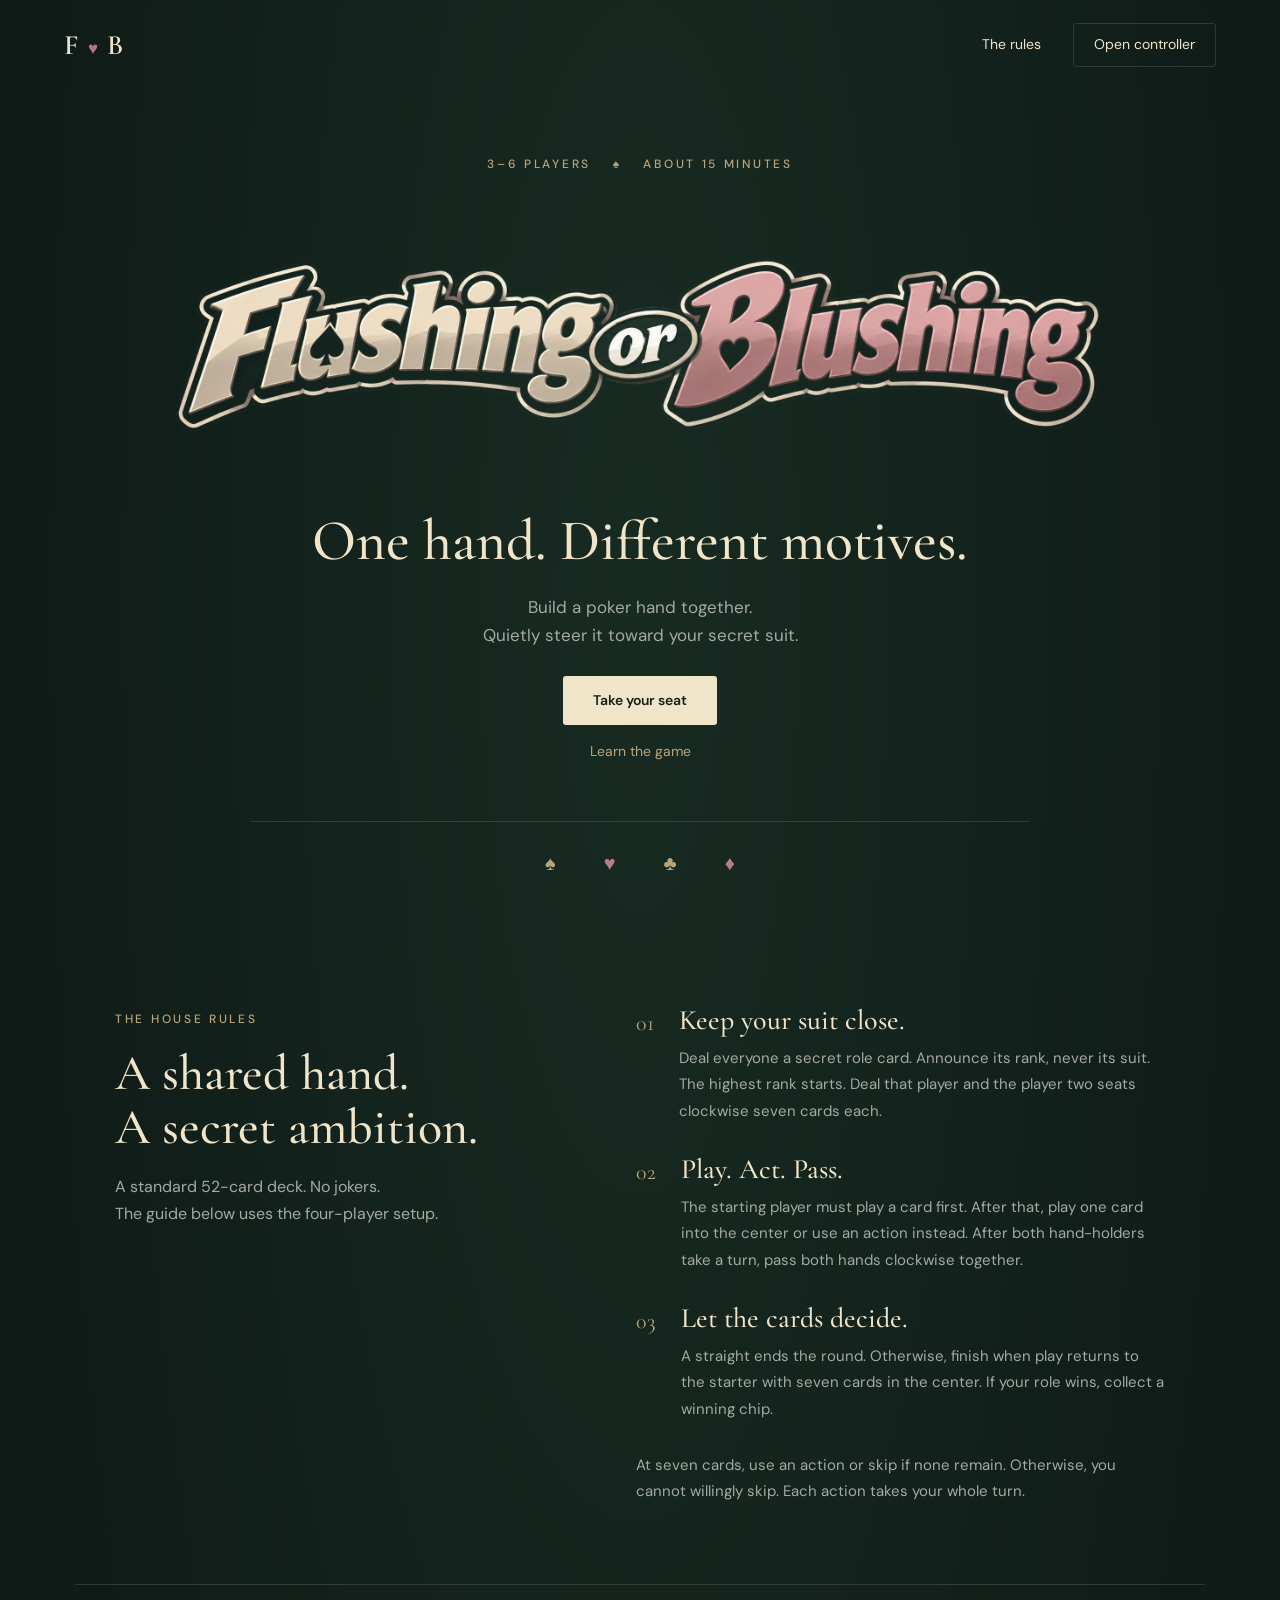
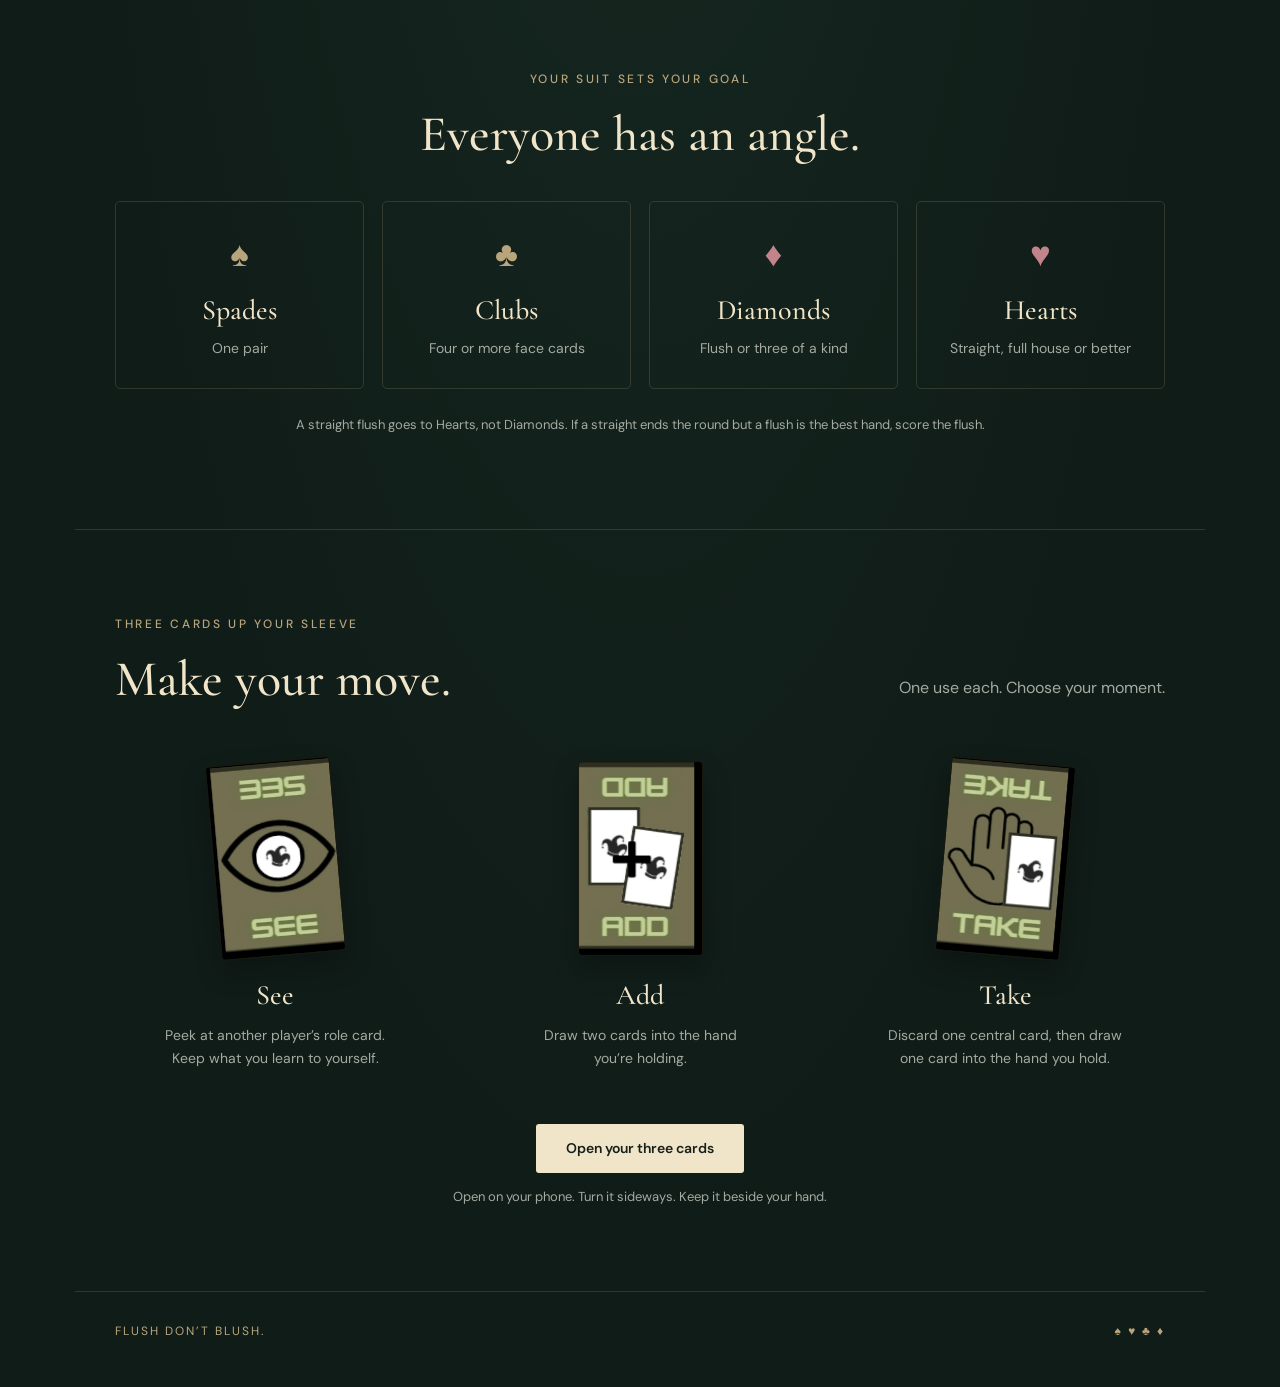
==== flushingorblushing/index.html @ 83a8baf4 "Add Flushing or Blushing game and controller at /flushingorblushing" ====
<!doctype html>
<html lang="en"><head><meta charset="utf-8"><meta name="viewport" content="width=device-width,initial-scale=1,viewport-fit=cover"><meta name="theme-color" content="#101c18"><title>Flushing or Blushing · The card room</title><meta name="description" content="One shared poker hand. Secret suits. A game of quiet strategy for 3–6 players."><link rel="icon" href="/flushingorblushing/favicon.svg"><link rel="stylesheet" href="/flushingorblushing/style.css"></head>
<body class="home"><header><a class="wordmark" href="/flushingorblushing/">F<span class="heart">♥</span>B</a><nav><a href="#rules">The rules</a><a class="nav-play" href="/flushingorblushing/controller/">Open controller</a></nav></header>
<main><section class="hero"><div class="eyebrow">3–6 PLAYERS <span>♠</span> ABOUT 15 MINUTES</div><img class="logo" src="/flushingorblushing/assets/logo.webp" alt="Flushing or Blushing"><h1>One hand. Different motives.</h1><p>Build a poker hand together.<br>Quietly steer it toward your secret suit.</p><a class="primary" href="/flushingorblushing/controller/">Take your seat</a><a class="quiet" href="#rules">Learn the game</a><div class="table-line"><span>♠</span><span>♥</span><span>♣</span><span>♦</span></div></section>
<section id="rules" class="rules section"><div class="section-intro"><span class="eyebrow">THE HOUSE RULES</span><h2>A shared hand.<br>A secret ambition.</h2><p>A standard 52-card deck. No jokers.<br>The guide below uses the four-player setup.</p></div><div class="steps"><article><span>01</span><div><h3>Keep your suit close.</h3><p>Deal everyone a secret role card. Announce its rank, never its suit. The highest rank starts. Deal that player and the player two seats clockwise seven cards each.</p></div></article><article><span>02</span><div><h3>Play. Act. Pass.</h3><p>The starting player must play a card first. After that, play one card into the center or use an action instead. After both hand-holders take a turn, pass both hands clockwise together.</p></div></article><article><span>03</span><div><h3>Let the cards decide.</h3><p>A straight ends the round. Otherwise, finish when play returns to the starter with seven cards in the center. If your role wins, collect a winning chip.</p></div></article><p class="fine">At seven cards, use an action or skip if none remain. Otherwise, you cannot willingly skip. Each action takes your whole turn.</p></div></section>
<section class="roles section"><div><span class="eyebrow">YOUR SUIT SETS YOUR GOAL</span><h2>Everyone has an angle.</h2></div><div class="role-grid"><article><b>♠</b><h3>Spades</h3><p>One pair</p></article><article><b>♣</b><h3>Clubs</h3><p>Four or more face cards</p></article><article><b>♦</b><h3>Diamonds</h3><p>Flush or three of a kind</p></article><article><b>♥</b><h3>Hearts</h3><p>Straight, full house or better</p></article></div><p class="fine">A straight flush goes to Hearts, not Diamonds. If a straight ends the round but a flush is the best hand, score the flush.</p></section>
<section class="actions section"><div class="actions-head"><div><span class="eyebrow">THREE CARDS UP YOUR SLEEVE</span><h2>Make your move.</h2></div><p>One use each. Choose your moment.</p></div><div class="action-grid"><article><div class="mini-card see" role="img" aria-label="See card artwork"></div><div><h3>See</h3><p>Peek at another player’s role card.<br>Keep what you learn to yourself.</p></div></article><article><div class="mini-card add" role="img" aria-label="Add card artwork"></div><div><h3>Add</h3><p>Draw two cards into the hand<br>you’re holding.</p></div></article><article><div class="mini-card take" role="img" aria-label="Take card artwork"></div><div><h3>Take</h3><p>Discard one central card, then draw<br>one card into the hand you hold.</p></div></article></div><a class="primary" href="/flushingorblushing/controller/">Open your three cards</a><p class="fine">Open on your phone. Turn it sideways. Keep it beside your hand.</p></section></main><footer><span>FLUSH DON’T BLUSH.</span><span>♠ ♥ ♣ ♦</span></footer></body></html>
---- flushingorblushing/style.css ----
@import url('https://fonts.googleapis.com/css2?family=Cormorant+Garamond:wght@500;600;700&family=DM+Sans:wght@400;500;600&display=swap');
:root{color-scheme:dark;--felt:#101c18;--cream:#f1e5c9;--gold:#b9a57c;--muted:#a5aaa1;--line:#b9a57c33}*{box-sizing:border-box}html{scroll-behavior:smooth}body{margin:0;background:var(--felt);color:var(--cream);font:16px/1.65 'DM Sans',sans-serif;background-image:radial-gradient(ellipse at 50% 20%,#23413266,transparent 65%)}a{color:inherit;text-decoration:none}button,a{-webkit-tap-highlight-color:transparent}a:focus-visible,button:focus-visible{outline:3px solid var(--cream);outline-offset:5px}header{height:90px;max-width:1280px;margin:auto;display:flex;align-items:center;justify-content:space-between;padding:0 5%}.wordmark{font:600 28px 'Cormorant Garamond',Georgia,serif;letter-spacing:2px}.heart{font-size:17px;color:#b9737c;padding:0 7px}nav{display:flex;align-items:center;gap:32px;font-size:14px}nav a:hover,.quiet:hover{color:white}.nav-play{border:1px solid var(--line);padding:9px 20px;border-radius:3px}.hero{text-align:center;padding:65px 20px 20px;max-width:1150px;margin:auto}.eyebrow{color:var(--gold);font-size:12px;letter-spacing:2.7px;font-weight:500}.eyebrow span{padding:0 16px}.logo{display:block;width:min(950px,94%);height:auto;margin:15px auto 0;mix-blend-mode:screen}h1,h2,h3{font-family:'Cormorant Garamond',Georgia,serif;font-weight:500;line-height:1.08;margin:0}h1{font-size:clamp(35px,4.5vw,58px);margin-top:4px}.hero p{color:var(--muted);margin:20px 0 27px;font-size:17px}.primary{display:inline-block;background:var(--cream);color:#142019;padding:13px 30px;border-radius:3px;font-weight:600;font-size:14px;transition:transform .2s,background .2s}.primary:hover{background:#fff4d9;transform:translateY(-2px)}.quiet{display:block;margin-top:15px;font-size:14px;color:var(--gold)}.table-line{margin:58px auto 0;padding:25px 0;display:flex;justify-content:center;gap:48px;max-width:780px;border-top:1px solid var(--line);color:var(--gold);font-size:20px}.table-line span:nth-child(even){color:#ba7b83}.section{max-width:1130px;margin:auto;padding:80px 40px;border-bottom:1px solid var(--line)}h2{font-size:clamp(36px,4vw,50px);margin:15px 0 20px}h3{font-size:28px}p{color:var(--muted)}.rules{display:grid;grid-template-columns:1fr 1.2fr;gap:80px}.steps article{display:flex;gap:25px;margin-bottom:30px}.steps article>span{color:var(--gold);font:22px 'Cormorant Garamond',serif;padding-top:5px}.steps p{margin:10px 0 0;font-size:15px;line-height:1.75}.fine{font-size:13px;line-height:1.7;color:var(--muted)}.roles{text-align:center}.role-grid{display:grid;grid-template-columns:repeat(4,1fr);gap:18px;margin:40px 0 25px}.role-grid article{border:1px solid var(--line);padding:28px 14px;border-radius:5px}.role-grid b{display:block;font-size:35px;line-height:1.4;font-weight:400;color:var(--gold);margin-bottom:16px}.role-grid article:nth-child(n+3) b{color:#c1848b}.role-grid p{font-size:14px;margin:12px 0 0}.actions{padding-bottom:70px;text-align:center}.actions-head{display:flex;text-align:left;justify-content:space-between;align-items:end}.actions-head>p{padding-bottom:8px}.action-grid{display:grid;grid-template-columns:repeat(3,1fr);gap:45px;margin:35px 0 40px}.mini-card{width:125px;height:195px;margin:0 auto 24px;background-image:url('/flushingorblushing/assets/action-cards.webp');background-size:334% 100%;border:1px solid #18180e;border-radius:4px;box-shadow:0 12px 26px #0004}.see{background-position:0% 50%}.take{background-position:51.2% 50%}.add{background-position:100% 50%}.action-grid p{font-size:14px}.action-grid article:nth-child(1) .mini-card{transform:rotate(-5deg)}.action-grid article:nth-child(3) .mini-card{transform:rotate(5deg)}footer{max-width:1130px;margin:0 auto;padding:30px 40px 45px;display:flex;justify-content:space-between;color:var(--gold);font-size:12px;letter-spacing:2px}@media(max-width:700px){header{height:75px}nav{gap:14px}.nav-play{padding:7px 11px}.hero{padding-top:45px}.hero .eyebrow{font-size:10px;letter-spacing:2px}.hero .logo{margin-top:30px;margin-bottom:25px;width:100%}.hero p{font-size:16px}.section{padding:50px 24px}.rules{grid-template-columns:1fr;gap:20px}.role-grid{grid-template-columns:1fr 1fr}.actions-head{display:block;text-align:center}.action-grid{gap:12px}.mini-card{width:90px;height:145px}.action-grid p{font-size:13px}.action-grid p br{display:none}footer{padding:25px 24px;font-size:10px}}@media(prefers-reduced-motion:reduce){html{scroll-behavior:auto}*{transition:none!important;animation:none!important}}
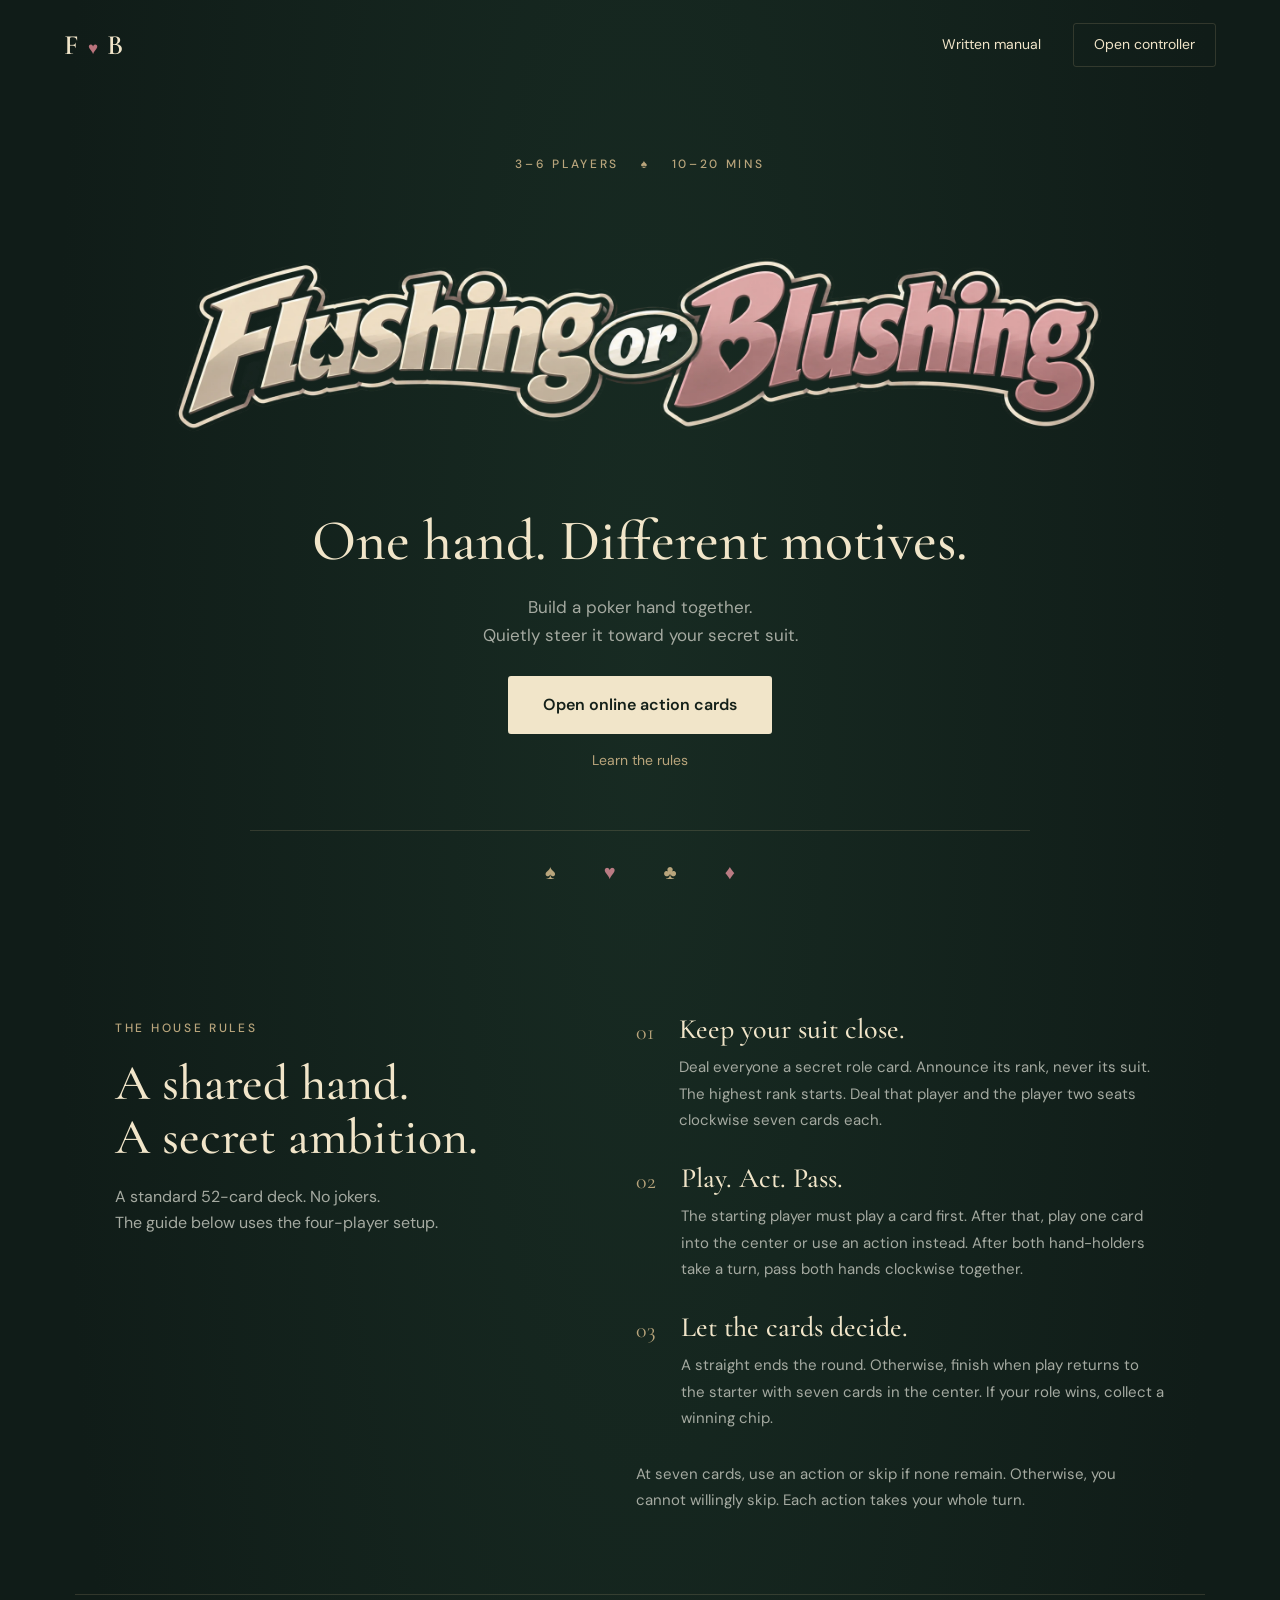
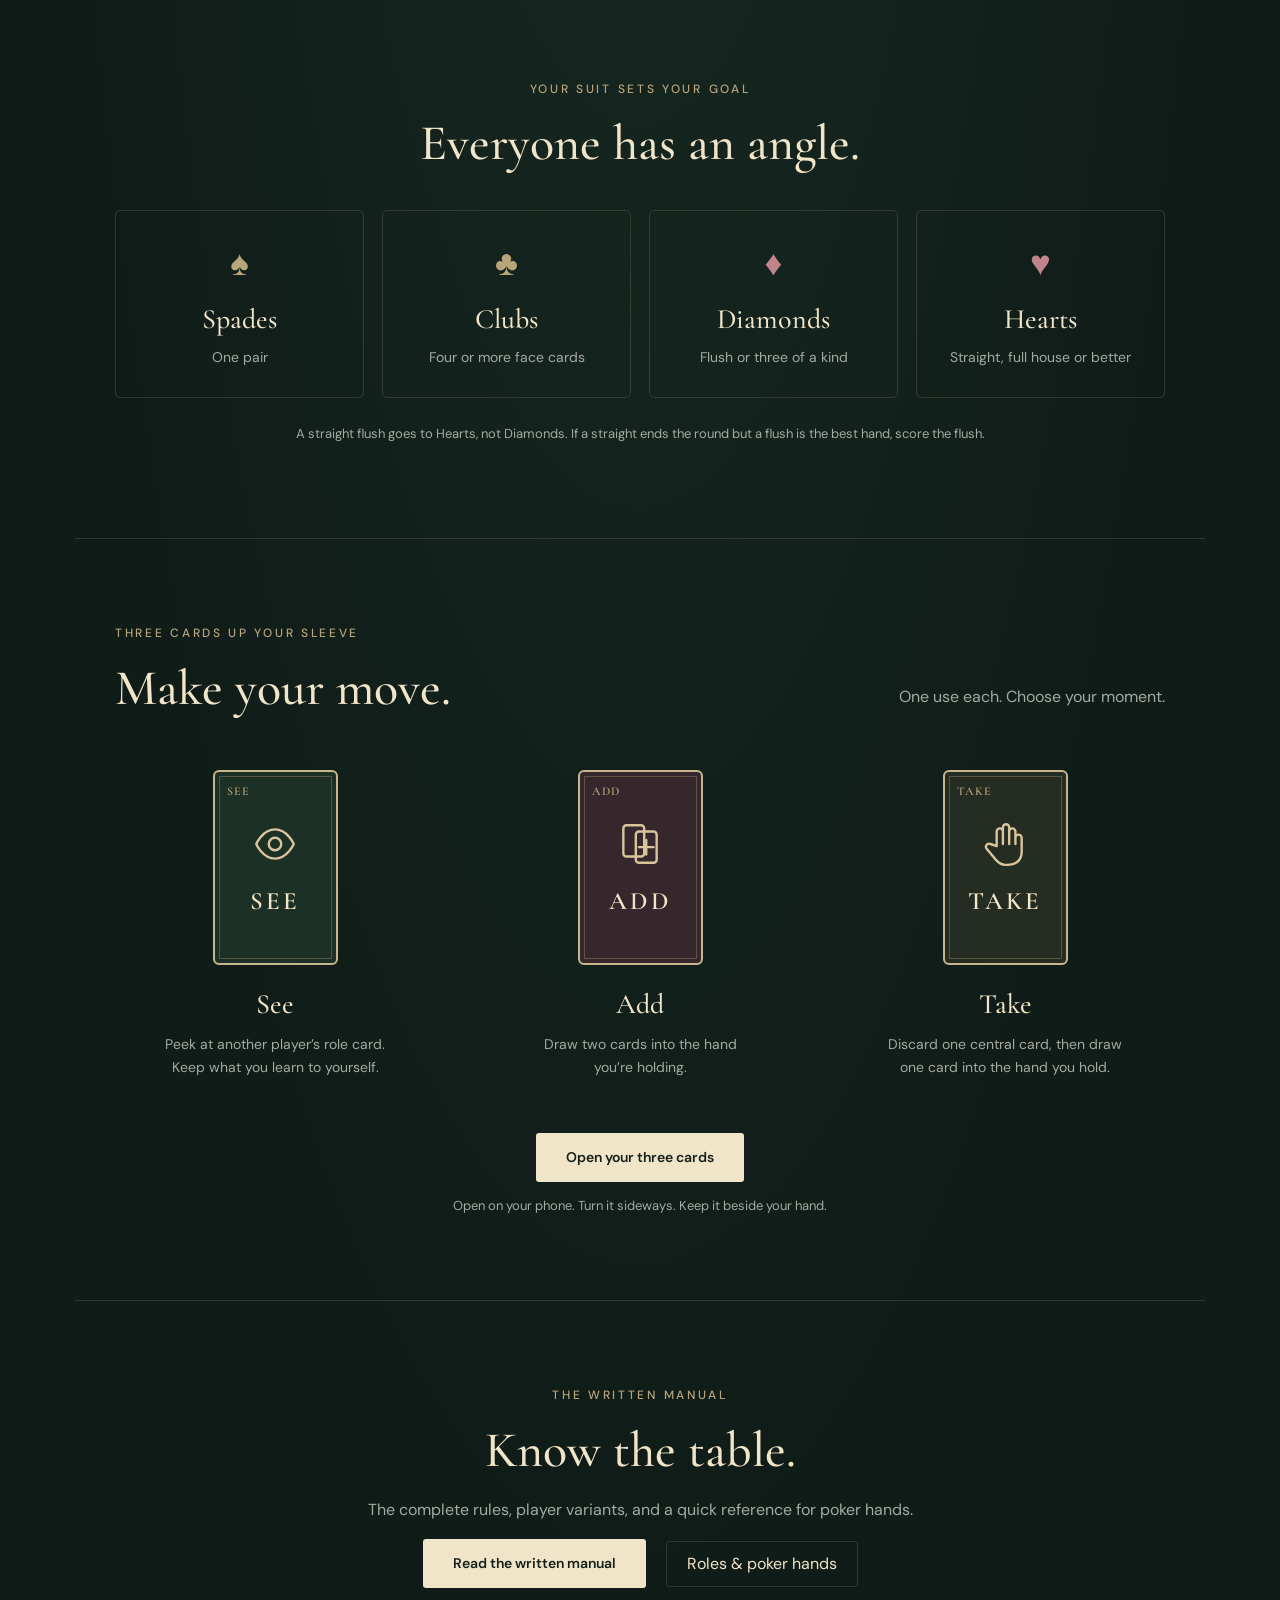
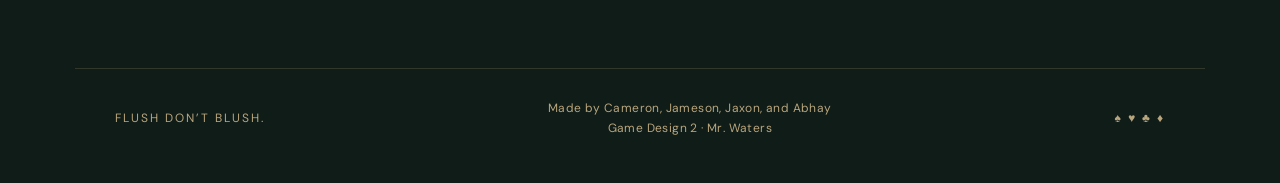
==== commit d681da28: "Add written game manual and poker guide; refine homepage and action cards" ====
--- a/flushingorblushing/index.html
+++ b/flushingorblushing/index.html
@@ -1,7 +1,7 @@
 <!doctype html>
 <html lang="en"><head><meta charset="utf-8"><meta name="viewport" content="width=device-width,initial-scale=1,viewport-fit=cover"><meta name="theme-color" content="#101c18"><title>Flushing or Blushing · The card room</title><meta name="description" content="One shared poker hand. Secret suits. A game of quiet strategy for 3–6 players."><link rel="icon" href="/flushingorblushing/favicon.svg"><link rel="stylesheet" href="/flushingorblushing/style.css"></head>
-<body class="home"><header><a class="wordmark" href="/flushingorblushing/">F<span class="heart">♥</span>B</a><nav><a href="#rules">The rules</a><a class="nav-play" href="/flushingorblushing/controller/">Open controller</a></nav></header>
-<main><section class="hero"><div class="eyebrow">3–6 PLAYERS <span>♠</span> ABOUT 15 MINUTES</div><img class="logo" src="/flushingorblushing/assets/logo.webp" alt="Flushing or Blushing"><h1>One hand. Different motives.</h1><p>Build a poker hand together.<br>Quietly steer it toward your secret suit.</p><a class="primary" href="/flushingorblushing/controller/">Take your seat</a><a class="quiet" href="#rules">Learn the game</a><div class="table-line"><span>♠</span><span>♥</span><span>♣</span><span>♦</span></div></section>
+<body class="home"><header><a class="wordmark" href="/flushingorblushing/">F<span class="heart">♥</span>B</a><nav><a href="/flushingorblushing/manual/">Written manual</a><a class="nav-play" href="/flushingorblushing/controller/">Open controller</a></nav></header>
+<main><section class="hero"><div class="eyebrow">3–6 PLAYERS <span>♠</span> 10–20 MINS</div><img class="logo" src="/flushingorblushing/assets/logo.webp" alt="Flushing or Blushing"><h1>One hand. Different motives.</h1><p>Build a poker hand together.<br>Quietly steer it toward your secret suit.</p><a class="primary" href="/flushingorblushing/controller/">Open online action cards</a><a class="quiet" href="#rules">Learn the rules</a><div class="table-line"><span>♠</span><span>♥</span><span>♣</span><span>♦</span></div></section>
 <section id="rules" class="rules section"><div class="section-intro"><span class="eyebrow">THE HOUSE RULES</span><h2>A shared hand.<br>A secret ambition.</h2><p>A standard 52-card deck. No jokers.<br>The guide below uses the four-player setup.</p></div><div class="steps"><article><span>01</span><div><h3>Keep your suit close.</h3><p>Deal everyone a secret role card. Announce its rank, never its suit. The highest rank starts. Deal that player and the player two seats clockwise seven cards each.</p></div></article><article><span>02</span><div><h3>Play. Act. Pass.</h3><p>The starting player must play a card first. After that, play one card into the center or use an action instead. After both hand-holders take a turn, pass both hands clockwise together.</p></div></article><article><span>03</span><div><h3>Let the cards decide.</h3><p>A straight ends the round. Otherwise, finish when play returns to the starter with seven cards in the center. If your role wins, collect a winning chip.</p></div></article><p class="fine">At seven cards, use an action or skip if none remain. Otherwise, you cannot willingly skip. Each action takes your whole turn.</p></div></section>
 <section class="roles section"><div><span class="eyebrow">YOUR SUIT SETS YOUR GOAL</span><h2>Everyone has an angle.</h2></div><div class="role-grid"><article><b>♠</b><h3>Spades</h3><p>One pair</p></article><article><b>♣</b><h3>Clubs</h3><p>Four or more face cards</p></article><article><b>♦</b><h3>Diamonds</h3><p>Flush or three of a kind</p></article><article><b>♥</b><h3>Hearts</h3><p>Straight, full house or better</p></article></div><p class="fine">A straight flush goes to Hearts, not Diamonds. If a straight ends the round but a flush is the best hand, score the flush.</p></section>
-<section class="actions section"><div class="actions-head"><div><span class="eyebrow">THREE CARDS UP YOUR SLEEVE</span><h2>Make your move.</h2></div><p>One use each. Choose your moment.</p></div><div class="action-grid"><article><div class="mini-card see" role="img" aria-label="See card artwork"></div><div><h3>See</h3><p>Peek at another player’s role card.<br>Keep what you learn to yourself.</p></div></article><article><div class="mini-card add" role="img" aria-label="Add card artwork"></div><div><h3>Add</h3><p>Draw two cards into the hand<br>you’re holding.</p></div></article><article><div class="mini-card take" role="img" aria-label="Take card artwork"></div><div><h3>Take</h3><p>Discard one central card, then draw<br>one card into the hand you hold.</p></div></article></div><a class="primary" href="/flushingorblushing/controller/">Open your three cards</a><p class="fine">Open on your phone. Turn it sideways. Keep it beside your hand.</p></section></main><footer><span>FLUSH DON’T BLUSH.</span><span>♠ ♥ ♣ ♦</span></footer></body></html>
+<section class="actions section"><div class="actions-head"><div><span class="eyebrow">THREE CARDS UP YOUR SLEEVE</span><h2>Make your move.</h2></div><p>One use each. Choose your moment.</p></div><div class="action-grid"><article><div class="mini-card see" role="img" aria-label="See card artwork"><span class="mini-corner">SEE</span><svg viewBox="0 0 24 24" fill="none" stroke="currentColor" stroke-width="1.15" stroke-linecap="round" stroke-linejoin="round" aria-hidden="true"><path d="M3 12s3-7 9-7 9 7 9 7-3 7-9 7-9-7-9-7Z"/><circle cx="12" cy="12" r="3"/></svg><strong>SEE</strong></div><div><h3>See</h3><p>Peek at another player’s role card.<br>Keep what you learn to yourself.</p></div></article><article><div class="mini-card add" role="img" aria-label="Add card artwork"><span class="mini-corner">ADD</span><svg viewBox="0 0 24 24" fill="none" stroke="currentColor" stroke-width="1.15" stroke-linecap="round" stroke-linejoin="round" aria-hidden="true"><rect x="4" y="3" width="10" height="15" rx="1.5"/><rect x="10" y="6" width="10" height="15" rx="1.5"/><path d="M15 10v7m-3.5-3.5h7"/></svg><strong>ADD</strong></div><div><h3>Add</h3><p>Draw two cards into the hand<br>you’re holding.</p></div></article><article><div class="mini-card take" role="img" aria-label="Take card artwork"><span class="mini-corner">TAKE</span><svg viewBox="0 0 24 24" fill="none" stroke="currentColor" stroke-width="1.15" stroke-linecap="round" stroke-linejoin="round" aria-hidden="true"><path d="M8 13V6a1.5 1.5 0 0 1 3 0v6-8a1.5 1.5 0 0 1 3 0v8-6a1.5 1.5 0 0 1 3 0v6-3a1.5 1.5 0 0 1 3 0v7c0 4-3 6-7 6h-1c-2 0-3-1-4-2l-5-6a1.5 1.5 0 0 1 2-2Z"/></svg><strong>TAKE</strong></div><div><h3>Take</h3><p>Discard one central card, then draw<br>one card into the hand you hold.</p></div></article></div><a class="primary" href="/flushingorblushing/controller/">Open your three cards</a><p class="fine">Open on your phone. Turn it sideways. Keep it beside your hand.</p></section><section class="manual-entry section"><span class="eyebrow">THE WRITTEN MANUAL</span><h2>Know the table.</h2><p>The complete rules, player variants, and a quick reference for poker hands.</p><div class="manual-links"><a class="primary" href="/flushingorblushing/manual/">Read the written manual</a><a class="nav-play" href="/flushingorblushing/play-guide/">Roles &amp; poker hands</a></div></section></main><footer><span>FLUSH DON’T BLUSH.</span><span class="credits">Made by Cameron, Jameson, Jaxon, and Abhay<br>Game Design 2 · Mr. Waters</span><span>♠ ♥ ♣ ♦</span></footer></body></html>
--- a/flushingorblushing/style.css
+++ b/flushingorblushing/style.css
@@ -1,2 +1,8 @@
 @import url('https://fonts.googleapis.com/css2?family=Cormorant+Garamond:wght@500;600;700&family=DM+Sans:wght@400;500;600&display=swap');
 :root{color-scheme:dark;--felt:#101c18;--cream:#f1e5c9;--gold:#b9a57c;--muted:#a5aaa1;--line:#b9a57c33}*{box-sizing:border-box}html{scroll-behavior:smooth}body{margin:0;background:var(--felt);color:var(--cream);font:16px/1.65 'DM Sans',sans-serif;background-image:radial-gradient(ellipse at 50% 20%,#23413266,transparent 65%)}a{color:inherit;text-decoration:none}button,a{-webkit-tap-highlight-color:transparent}a:focus-visible,button:focus-visible{outline:3px solid var(--cream);outline-offset:5px}header{height:90px;max-width:1280px;margin:auto;display:flex;align-items:center;justify-content:space-between;padding:0 5%}.wordmark{font:600 28px 'Cormorant Garamond',Georgia,serif;letter-spacing:2px}.heart{font-size:17px;color:#b9737c;padding:0 7px}nav{display:flex;align-items:center;gap:32px;font-size:14px}nav a:hover,.quiet:hover{color:white}.nav-play{border:1px solid var(--line);padding:9px 20px;border-radius:3px}.hero{text-align:center;padding:65px 20px 20px;max-width:1150px;margin:auto}.eyebrow{color:var(--gold);font-size:12px;letter-spacing:2.7px;font-weight:500}.eyebrow span{padding:0 16px}.logo{display:block;width:min(950px,94%);height:auto;margin:15px auto 0;mix-blend-mode:screen}h1,h2,h3{font-family:'Cormorant Garamond',Georgia,serif;font-weight:500;line-height:1.08;margin:0}h1{font-size:clamp(35px,4.5vw,58px);margin-top:4px}.hero p{color:var(--muted);margin:20px 0 27px;font-size:17px}.primary{display:inline-block;background:var(--cream);color:#142019;padding:13px 30px;border-radius:3px;font-weight:600;font-size:14px;transition:transform .2s,background .2s}.primary:hover{background:#fff4d9;transform:translateY(-2px)}.quiet{display:block;margin-top:15px;font-size:14px;color:var(--gold)}.table-line{margin:58px auto 0;padding:25px 0;display:flex;justify-content:center;gap:48px;max-width:780px;border-top:1px solid var(--line);color:var(--gold);font-size:20px}.table-line span:nth-child(even){color:#ba7b83}.section{max-width:1130px;margin:auto;padding:80px 40px;border-bottom:1px solid var(--line)}h2{font-size:clamp(36px,4vw,50px);margin:15px 0 20px}h3{font-size:28px}p{color:var(--muted)}.rules{display:grid;grid-template-columns:1fr 1.2fr;gap:80px}.steps article{display:flex;gap:25px;margin-bottom:30px}.steps article>span{color:var(--gold);font:22px 'Cormorant Garamond',serif;padding-top:5px}.steps p{margin:10px 0 0;font-size:15px;line-height:1.75}.fine{font-size:13px;line-height:1.7;color:var(--muted)}.roles{text-align:center}.role-grid{display:grid;grid-template-columns:repeat(4,1fr);gap:18px;margin:40px 0 25px}.role-grid article{border:1px solid var(--line);padding:28px 14px;border-radius:5px}.role-grid b{display:block;font-size:35px;line-height:1.4;font-weight:400;color:var(--gold);margin-bottom:16px}.role-grid article:nth-child(n+3) b{color:#c1848b}.role-grid p{font-size:14px;margin:12px 0 0}.actions{padding-bottom:70px;text-align:center}.actions-head{display:flex;text-align:left;justify-content:space-between;align-items:end}.actions-head>p{padding-bottom:8px}.action-grid{display:grid;grid-template-columns:repeat(3,1fr);gap:45px;margin:35px 0 40px}.mini-card{width:125px;height:195px;margin:0 auto 24px;background-image:url('/flushingorblushing/assets/action-cards.webp');background-size:334% 100%;border:1px solid #18180e;border-radius:4px;box-shadow:0 12px 26px #0004}.see{background-position:0% 50%}.take{background-position:51.2% 50%}.add{background-position:100% 50%}.action-grid p{font-size:14px}.action-grid article:nth-child(1) .mini-card{transform:rotate(-5deg)}.action-grid article:nth-child(3) .mini-card{transform:rotate(5deg)}footer{max-width:1130px;margin:0 auto;padding:30px 40px 45px;display:flex;justify-content:space-between;color:var(--gold);font-size:12px;letter-spacing:2px}@media(max-width:700px){header{height:75px}nav{gap:14px}.nav-play{padding:7px 11px}.hero{padding-top:45px}.hero .eyebrow{font-size:10px;letter-spacing:2px}.hero .logo{margin-top:30px;margin-bottom:25px;width:100%}.hero p{font-size:16px}.section{padding:50px 24px}.rules{grid-template-columns:1fr;gap:20px}.role-grid{grid-template-columns:1fr 1fr}.actions-head{display:block;text-align:center}.action-grid{gap:12px}.mini-card{width:90px;height:145px}.action-grid p{font-size:13px}.action-grid p br{display:none}footer{padding:25px 24px;font-size:10px}}@media(prefers-reduced-motion:reduce){html{scroll-behavior:auto}*{transition:none!important;animation:none!important}}
+/* Shared house cards and readable reference pages. */
+.hero>.primary{font-size:16px;padding:16px 35px;min-height:56px}
+.mini-card{position:relative;background-image:none;background-color:#1c3025;border:2px solid #c7b58d;outline:1px solid #b9a57c55;outline-offset:-7px;border-radius:6px;box-shadow:none;display:flex;align-items:center;justify-content:center;flex-direction:column;gap:17px;transform:none!important;color:var(--cream)}.mini-card.add{background:#35272b}.mini-card.take{background:#252c21}.mini-card svg{width:50px;height:50px;color:#d8c59d}.mini-card strong{font:600 25px 'Cormorant Garamond',Georgia,serif;letter-spacing:3px}.mini-corner{position:absolute;top:12px;left:12px;color:var(--gold);font:600 12px 'Cormorant Garamond',Georgia,serif;letter-spacing:1px}
+.manual-entry{text-align:center}.manual-links{display:flex;align-items:center;justify-content:center;gap:20px;flex-wrap:wrap}.credits{font-size:12px;line-height:1.6;letter-spacing:.4px;text-align:center}footer{align-items:center;gap:20px;flex-wrap:wrap}
+.manual-layout{max-width:1000px;margin:auto;padding:55px 40px 80px}.manual-heading{max-width:680px;padding-bottom:35px;border-bottom:1px solid var(--line)}.manual-heading h1{margin-top:18px}.manual-heading p{margin-bottom:0;font-size:17px}.manual-toc{display:flex;flex-wrap:wrap;gap:10px 24px;padding:25px 0;border-bottom:1px solid var(--line);font-size:14px;color:var(--gold)}.manual-toc a:hover{color:var(--cream)}.manual-body{max-width:730px}.manual-body section{padding:48px 0;border-bottom:1px solid var(--line);scroll-margin-top:20px}.manual-body h2{font-size:40px}.manual-body p,.manual-body li{font-size:16px;line-height:1.85;color:#b8bdb2}.manual-body strong{color:var(--cream);font-weight:500}.manual-body ol{padding-left:24px}.manual-body li{padding-left:8px;margin:14px 0}.manual-body article{margin-top:30px}.manual-body article h3{font-size:28px;line-height:1.2}.manual-body a{color:var(--cream);text-decoration:underline;text-decoration-color:var(--gold);text-underline-offset:4px}.rule-callout{padding:22px 25px;border-left:2px solid var(--gold);background:#21342a77;margin:26px 0}.rule-callout p{margin:8px 0 0;line-height:1.75}.manual-definitions{margin:25px 0}.manual-definitions>div{display:grid;grid-template-columns:160px 1fr;gap:20px;padding:18px 0;border-top:1px solid var(--line)}.manual-definitions dt{font:600 26px 'Cormorant Garamond',Georgia,serif}.manual-definitions dd{margin:0;color:#b8bdb2;line-height:1.75}.passing-reference{padding:22px;border:1px solid var(--line);border-radius:4px;color:var(--cream);display:flex;flex-direction:column;gap:10px;font-size:16px}.passing-reference small{color:var(--muted);font-size:13px}.manual-signoff{font-family:'Cormorant Garamond',Georgia,serif;font-size:28px!important;color:var(--gold)!important}.manual-layout>.manual-links{margin-top:45px}.guide-roles{padding:35px 0 45px;border-bottom:1px solid var(--line)}.poker-guide{padding-top:50px}.poker-list{padding:0;list-style:none;counter-reset:hand}.poker-list li{counter-increment:hand;position:relative;padding:24px 0 24px 60px;border-top:1px solid var(--line)}.poker-list li::before{content:counter(hand,decimal-leading-zero);position:absolute;left:0;top:27px;color:var(--gold);font:22px 'Cormorant Garamond',Georgia,serif}.poker-list h3{font-size:28px}.poker-list p{margin:10px 0 0;line-height:1.7}
+@media(max-width:700px){.manual-layout{padding:35px 24px 55px}.manual-page header{height:auto;min-height:75px;gap:20px;flex-wrap:wrap;padding:20px 24px}.manual-page header nav{gap:16px;flex-wrap:wrap}.manual-definitions>div{grid-template-columns:1fr;gap:8px}.manual-body section{padding:35px 0}.manual-body h2{font-size:35px}.credits{width:100%;order:3}.mini-card{gap:12px}.mini-card svg{width:40px;height:40px}.mini-card strong{font-size:20px}.mini-corner{top:9px;left:9px;font-size:10px}.manual-links{gap:15px}.manual-entry p{font-size:16px}.passing-reference{font-size:14px}}
